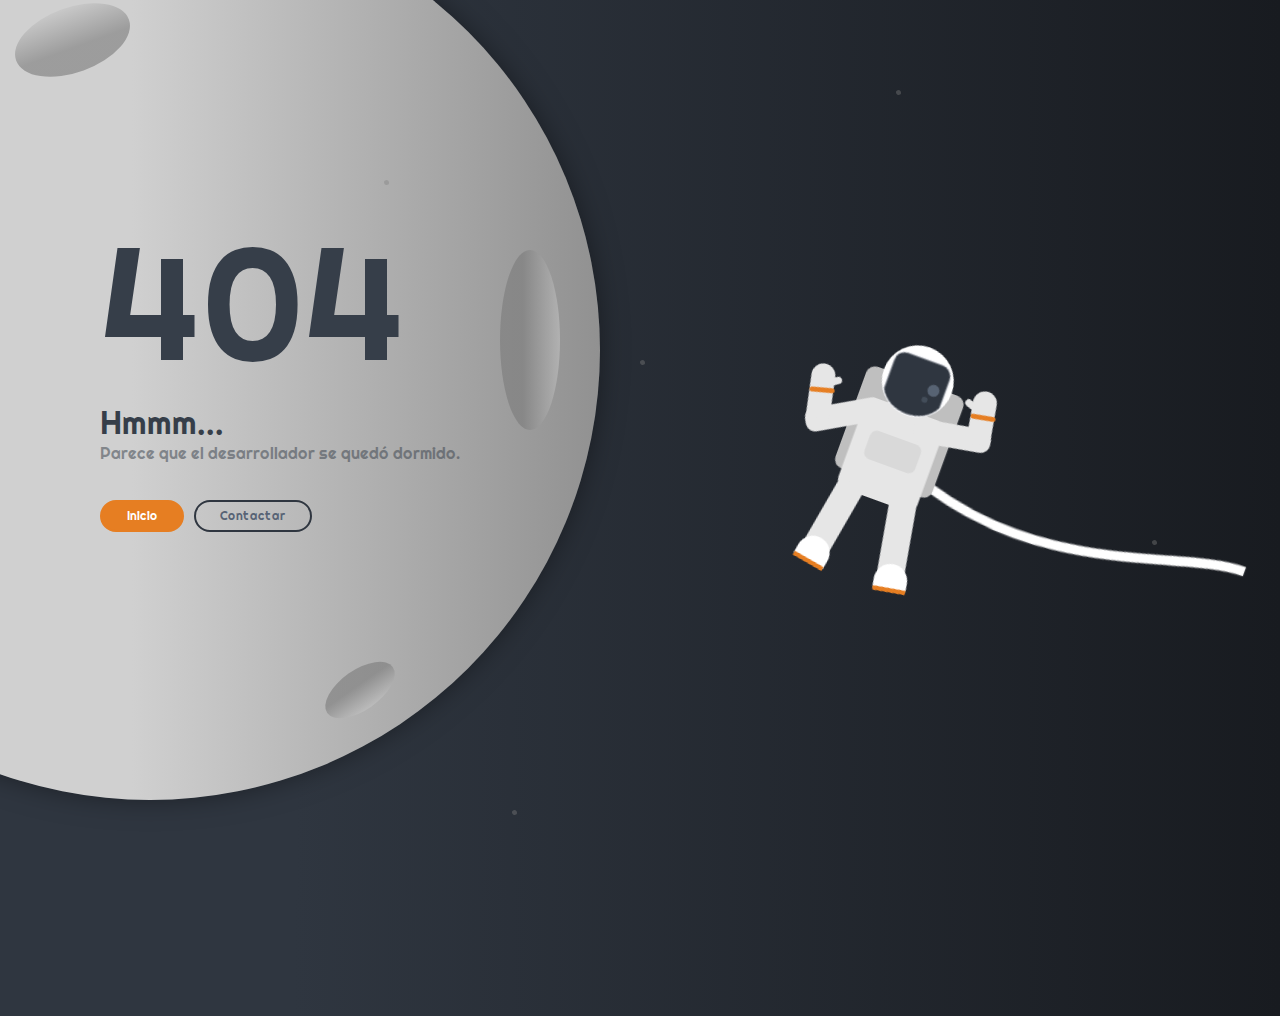
==== 404_page_not_found.html @ 9fedbbb8 "Add files via upload" ====
<!DOCTYPE html>
<html lang="en" >
<head>
  <meta charset="UTF-8">
  <title>CodePen - Space 404</title>
  <link href="https://fonts.googleapis.com/css?family=Righteous&display=swap" rel="stylesheet"><link rel="stylesheet" href="./css2/style.css">

</head>
<body>
<!-- partial:index.partial.html -->
<div class="moon"></div>
<div class="moon__crater moon__crater1"></div>
<div class="moon__crater moon__crater2"></div>
<div class="moon__crater moon__crater3"></div>

<div class="star star1"></div>
<div class="star star2"></div>
<div class="star star3"></div>
<div class="star star4"></div>
<div class="star star5"></div>

<div class="error">
  <div class="error__title">404</div>
  <div class="error__subtitle">Hmmm...</div>
  <div class="error__description">Parece que el desarrollador se quedó dormido.</div>
  <a href="index.html"><button class="error__button error__button--active">Inicio</button></a>
  <a href=""><button class="error__button">Contactar</button></a>
</div>

<div class="astronaut">
  <div class="astronaut__backpack"></div>
  <div class="astronaut__body"></div>
  <div class="astronaut__body__chest"></div>
  <div class="astronaut__arm-left1"></div>
  <div class="astronaut__arm-left2"></div>
  <div class="astronaut__arm-right1"></div>
  <div class="astronaut__arm-right2"></div>
  <div class="astronaut__arm-thumb-left"></div>
  <div class="astronaut__arm-thumb-right"></div>
  <div class="astronaut__leg-left"></div>
  <div class="astronaut__leg-right"></div>
  <div class="astronaut__foot-left"></div>
  <div class="astronaut__foot-right"></div>
  <div class="astronaut__wrist-left"></div>
  <div class="astronaut__wrist-right"></div>
  
  <div class="astronaut__cord">
    <canvas id="cord" height="500px" width="500px"></canvas>
  </div>
  
  <div class="astronaut__head">
    <canvas id="visor" width="60px" height="60px"></canvas>
    <div class="astronaut__head-visor-flare1"></div>
    <div class="astronaut__head-visor-flare2"></div>
  </div>
</div>
<!-- partial -->
  <script  src="./css2/script.js"></script>

</body>
</html>
---- css2/style.css ----
html,
body {
  height: 100%;
  width: 100%;
  margin: 0px;
  background: linear-gradient(90deg, #2f3640 23%, #181b20 100%);
}

.moon {
  background: linear-gradient(90deg, #d0d0d0 48%, #919191 100%);
  position: absolute;
  top: -100px;
  left: -300px;
  width: 900px;
  height: 900px;
  content: "";
  border-radius: 100%;
  box-shadow: 0px 0px 30px -4px rgba(0, 0, 0, 0.5);
}

.moon__crater {
  position: absolute;
  content: "";
  border-radius: 100%;
  background: linear-gradient(90deg, #7a7a7a 38%, #c3c3c3 100%);
  opacity: 0.6;
}

.moon__crater1 {
  top: 250px;
  left: 500px;
  width: 60px;
  height: 180px;
}

.moon__crater2 {
  top: 650px;
  left: 340px;
  width: 40px;
  height: 80px;
  transform: rotate(55deg);
}

.moon__crater3 {
  top: -20px;
  left: 40px;
  width: 65px;
  height: 120px;
  transform: rotate(250deg);
}

.star {
  background: grey;
  position: absolute;
  width: 5px;
  height: 5px;
  content: "";
  border-radius: 100%;
  transform: rotate(250deg);
  opacity: 0.4;
  animation-name: shimmer;
  animation-duration: 1.5s;
  animation-iteration-count: infinite;
  animation-direction: alternate;
}

@keyframes shimmer {
  from {
    opacity: 0;
  }
  to {
    opacity: 0.7;
  }
}
.star1 {
  top: 40%;
  left: 50%;
  animation-delay: 1s;
}

.star2 {
  top: 60%;
  left: 90%;
  animation-delay: 3s;
}

.star3 {
  top: 10%;
  left: 70%;
  animation-delay: 2s;
}

.star4 {
  top: 90%;
  left: 40%;
}

.star5 {
  top: 20%;
  left: 30%;
  animation-delay: 0.5s;
}

.error {
  position: absolute;
  left: 100px;
  top: 400px;
  transform: translateY(-60%);
  font-family: "Righteous", cursive;
  color: #363e49;
}

.error__title {
  font-size: 10em;
}

.error__subtitle {
  font-size: 2em;
}

.error__description {
  opacity: 0.5;
}

.error__button {
  min-width: 7em;
  margin-top: 3em;
  margin-right: 0.5em;
  padding: 0.5em 2em;
  outline: none;
  border: 2px solid #2f3640;
  background-color: transparent;
  border-radius: 8em;
  color: #576375;
  cursor: pointer;
  transition-duration: 0.2s;
  font-size: 0.75em;
  font-family: "Righteous", cursive;
}

.error__button:hover {
  color: #21252c;
}

.error__button--active {
  background-color: #e67e22;
  border: 2px solid #e67e22;
  color: white;
}

.error__button--active:hover {
  box-shadow: 0px 0px 8px 0px rgba(0, 0, 0, 0.5);
  color: white;
}

.astronaut {
  position: absolute;
  width: 185px;
  height: 300px;
  left: 70%;
  top: 50%;
  transform: translate(-50%, -50%) rotate(20deg) scale(1.2);
}

.astronaut__head {
  background-color: white;
  position: absolute;
  top: 60px;
  left: 60px;
  width: 60px;
  height: 60px;
  content: "";
  border-radius: 2em;
}

.astronaut__head-visor-flare1 {
  background-color: #7f8fa6;
  position: absolute;
  top: 28px;
  left: 40px;
  width: 10px;
  height: 10px;
  content: "";
  border-radius: 2em;
  opacity: 0.5;
}

.astronaut__head-visor-flare2 {
  background-color: #718093;
  position: absolute;
  top: 40px;
  left: 38px;
  width: 5px;
  height: 5px;
  content: "";
  border-radius: 2em;
  opacity: 0.3;
}

.astronaut__backpack {
  background-color: #bfbfbf;
  position: absolute;
  top: 90px;
  left: 47px;
  width: 86px;
  height: 90px;
  content: "";
  border-radius: 8px;
}

.astronaut__body {
  background-color: #e6e6e6;
  position: absolute;
  top: 115px;
  left: 55px;
  width: 70px;
  height: 80px;
  content: "";
  border-radius: 8px;
}

.astronaut__body__chest {
  background-color: #d9d9d9;
  position: absolute;
  top: 140px;
  left: 68px;
  width: 45px;
  height: 25px;
  content: "";
  border-radius: 6px;
}

.astronaut__arm-left1 {
  background-color: #e6e6e6;
  position: absolute;
  top: 127px;
  left: 9px;
  width: 65px;
  height: 20px;
  content: "";
  border-radius: 8px;
  transform: rotate(-30deg);
}

.astronaut__arm-left2 {
  background-color: #e6e6e6;
  position: absolute;
  top: 102px;
  left: 7px;
  width: 20px;
  height: 45px;
  content: "";
  border-radius: 8px;
  transform: rotate(-12deg);
  border-top-left-radius: 8em;
  border-top-right-radius: 8em;
}

.astronaut__arm-right1 {
  background-color: #e6e6e6;
  position: absolute;
  top: 113px;
  left: 100px;
  width: 65px;
  height: 20px;
  content: "";
  border-radius: 8px;
  transform: rotate(-10deg);
}

.astronaut__arm-right2 {
  background-color: #e6e6e6;
  position: absolute;
  top: 78px;
  left: 141px;
  width: 20px;
  height: 45px;
  content: "";
  border-radius: 8px;
  transform: rotate(-10deg);
  border-top-left-radius: 8em;
  border-top-right-radius: 8em;
}

.astronaut__arm-thumb-left {
  background-color: #e6e6e6;
  position: absolute;
  top: 110px;
  left: 21px;
  width: 10px;
  height: 6px;
  content: "";
  border-radius: 8em;
  transform: rotate(-35deg);
}

.astronaut__arm-thumb-right {
  background-color: #e6e6e6;
  position: absolute;
  top: 90px;
  left: 133px;
  width: 10px;
  height: 6px;
  content: "";
  border-radius: 8em;
  transform: rotate(20deg);
}

.astronaut__wrist-left {
  background-color: #e67e22;
  position: absolute;
  top: 122px;
  left: 6.5px;
  width: 21px;
  height: 4px;
  content: "";
  border-radius: 8em;
  transform: rotate(-15deg);
}

.astronaut__wrist-right {
  background-color: #e67e22;
  position: absolute;
  top: 98px;
  left: 141px;
  width: 21px;
  height: 4px;
  content: "";
  border-radius: 8em;
  transform: rotate(-10deg);
}

.astronaut__leg-left {
  background-color: #e6e6e6;
  position: absolute;
  top: 188px;
  left: 50px;
  width: 23px;
  height: 75px;
  content: "";
  transform: rotate(10deg);
}

.astronaut__leg-right {
  background-color: #e6e6e6;
  position: absolute;
  top: 188px;
  left: 108px;
  width: 23px;
  height: 75px;
  content: "";
  transform: rotate(-10deg);
}

.astronaut__foot-left {
  background-color: white;
  position: absolute;
  top: 240px;
  left: 43px;
  width: 28px;
  height: 20px;
  content: "";
  transform: rotate(10deg);
  border-radius: 3px;
  border-top-left-radius: 8em;
  border-top-right-radius: 8em;
  border-bottom: 4px solid #e67e22;
}

.astronaut__foot-right {
  background-color: white;
  position: absolute;
  top: 240px;
  left: 111px;
  width: 28px;
  height: 20px;
  content: "";
  transform: rotate(-10deg);
  border-radius: 3px;
  border-top-left-radius: 8em;
  border-top-right-radius: 8em;
  border-bottom: 4px solid #e67e22;
}
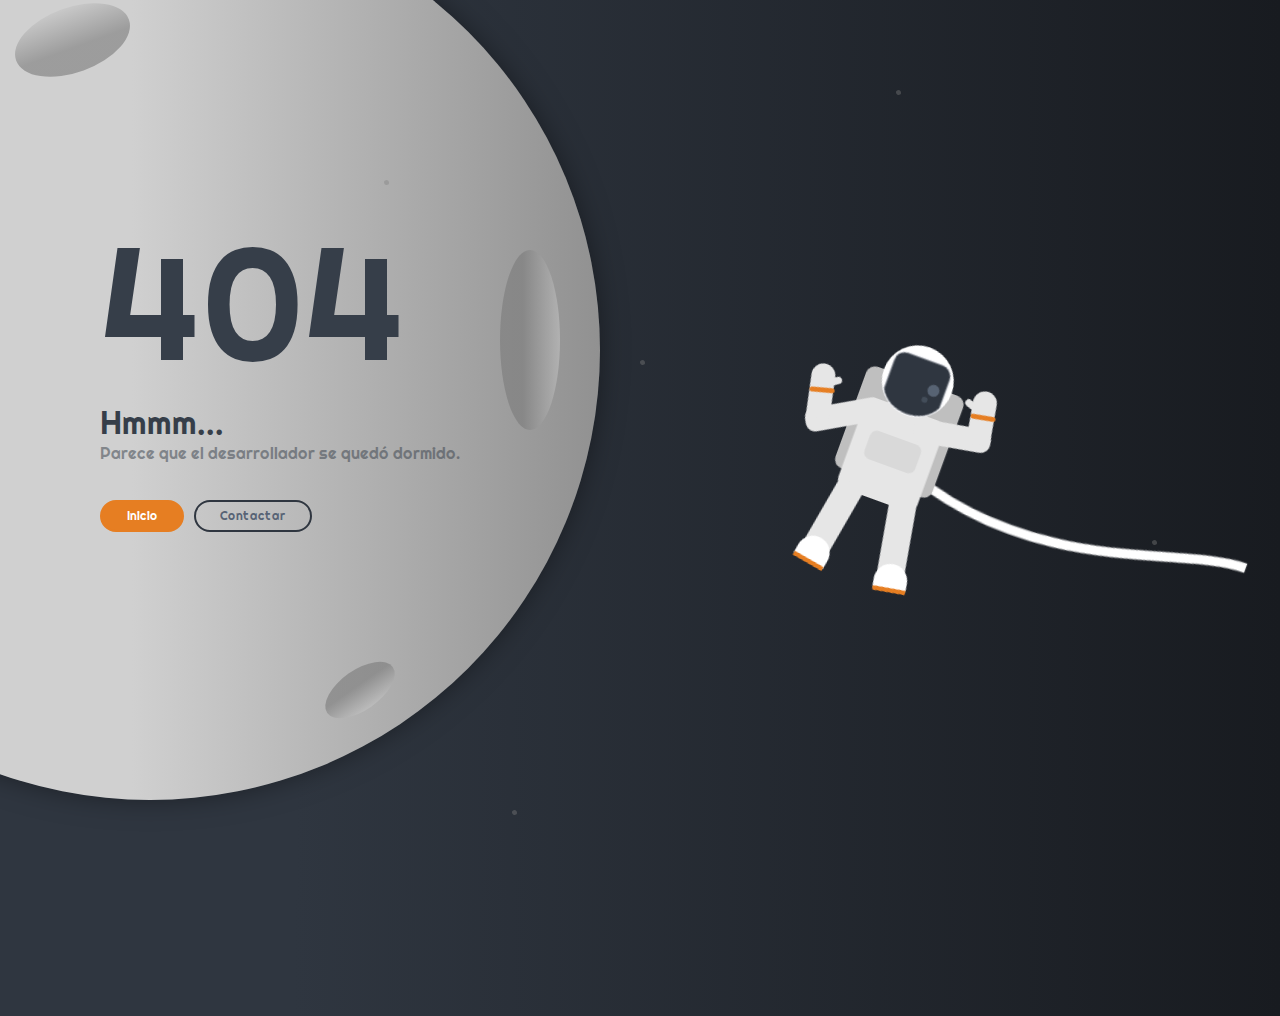
==== commit 105a9db5: "Update 404_page_not_found.html" ====
--- a/404_page_not_found.html
+++ b/404_page_not_found.html
@@ -2,7 +2,8 @@
 <html lang="en" >
 <head>
   <meta charset="UTF-8">
-  <title>CodePen - Space 404</title>
+  <title>404 Error!</title>
+    <link rel="shortcut icon" href="images/logo2.ico" type="image/x-icon">
   <link href="https://fonts.googleapis.com/css?family=Righteous&display=swap" rel="stylesheet"><link rel="stylesheet" href="./css2/style.css">
 
 </head>
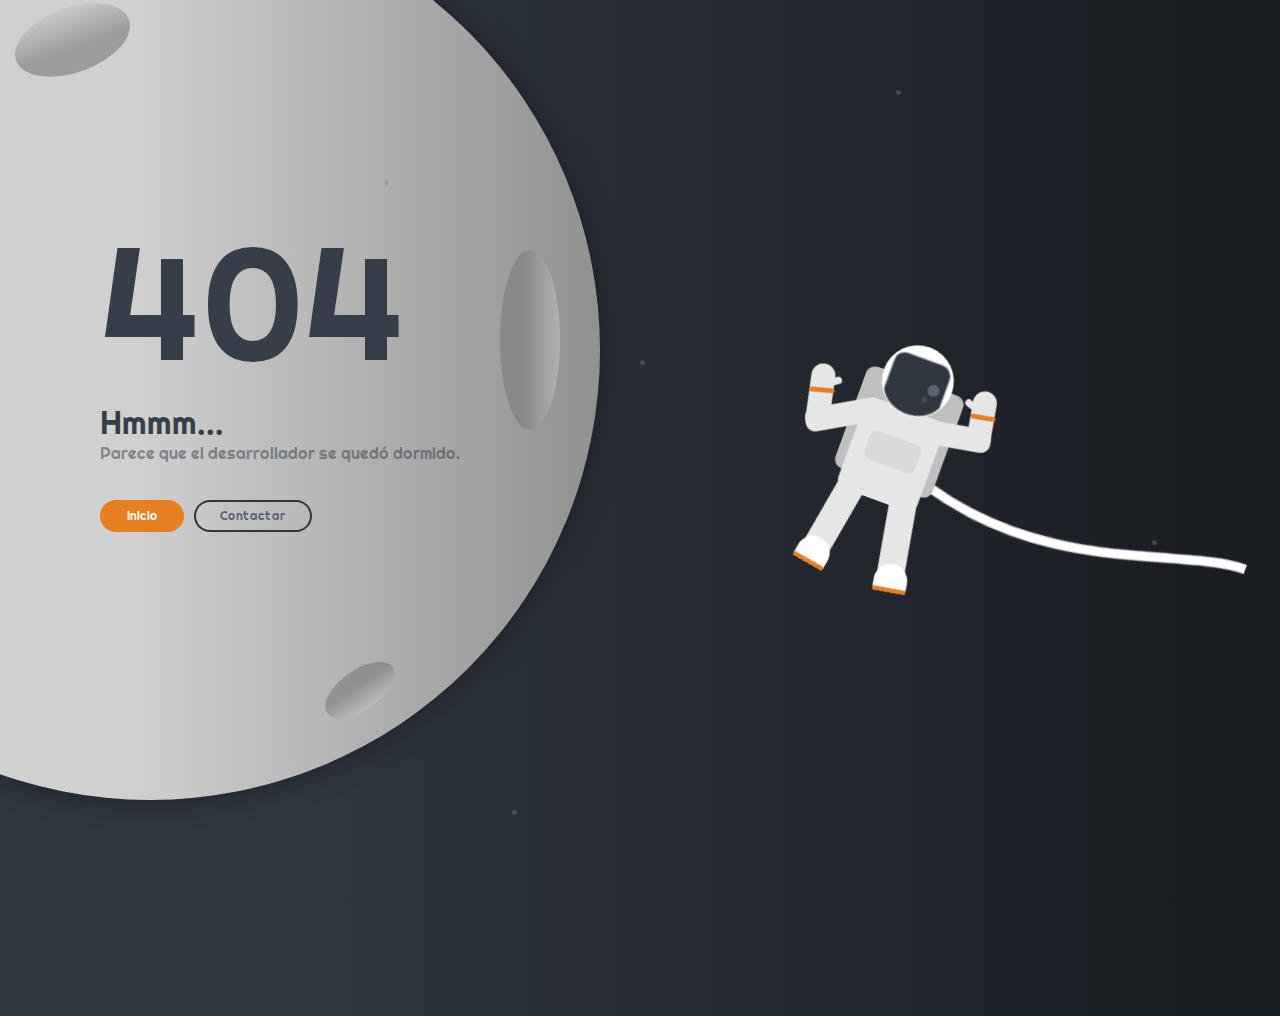
==== commit 507bf698: "Update 404_page_not_found.html" ====
--- a/404_page_not_found.html
+++ b/404_page_not_found.html
@@ -25,7 +25,7 @@
   <div class="error__subtitle">Hmmm...</div>
   <div class="error__description">Parece que el desarrollador se quedó dormido.</div>
   <a href="index.html"><button class="error__button error__button--active">Inicio</button></a>
-  <a href=""><button class="error__button">Contactar</button></a>
+  <a href="mailto:moisesdiaz.05@hotmail.com"><button class="error__button">Contactar</button></a>
 </div>
 
 <div class="astronaut">
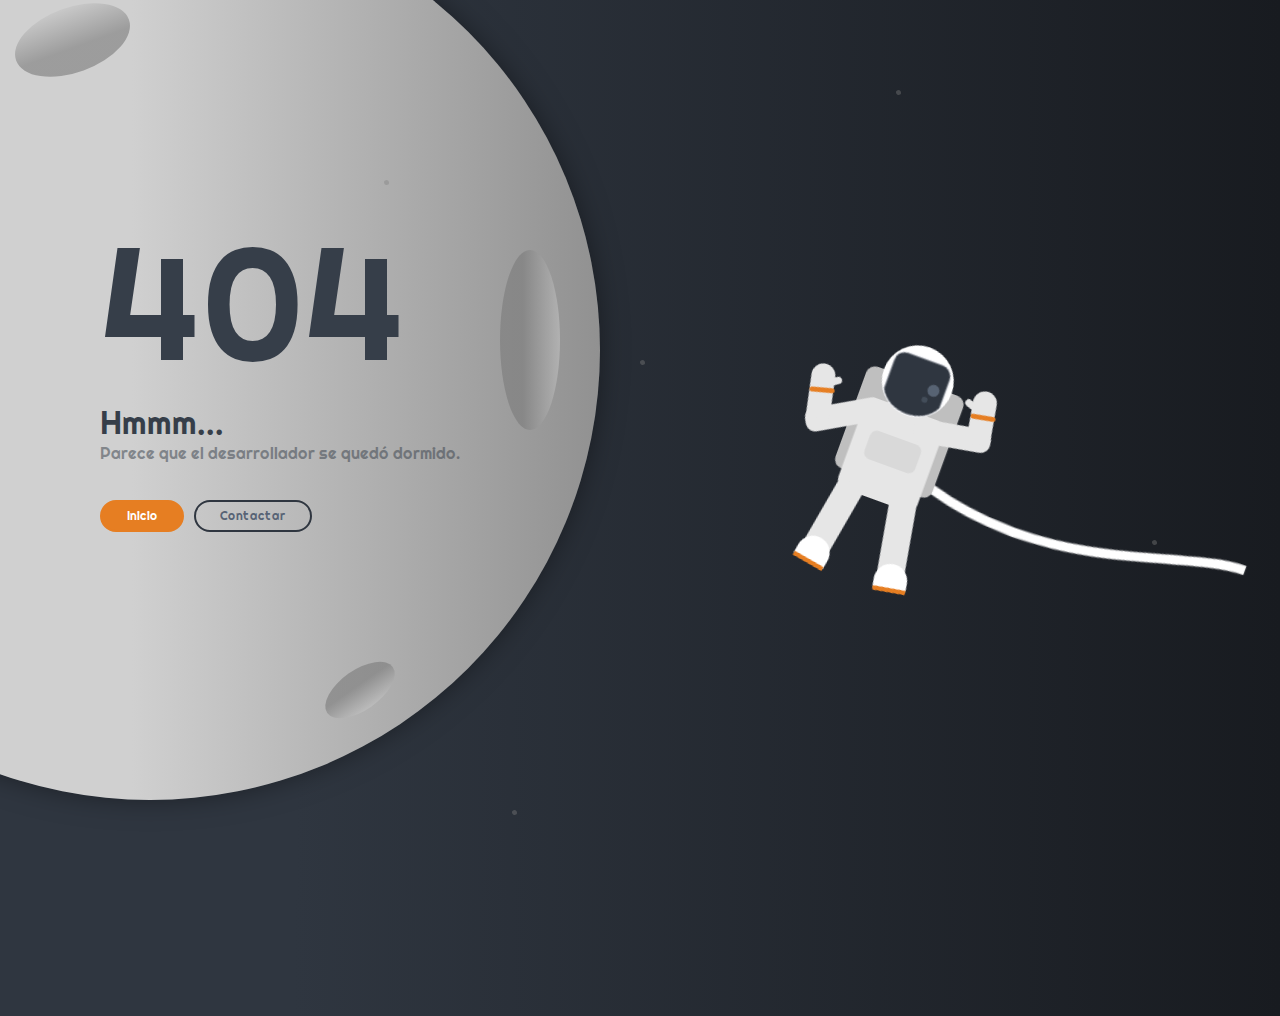
==== commit 64ca87ec: "Update 404_page_not_found.html" ====
--- a/404_page_not_found.html
+++ b/404_page_not_found.html
@@ -8,7 +8,7 @@
 
 </head>
 <body>
-<!-- partial:index.partial.html -->
+
 <div class="moon"></div>
 <div class="moon__crater moon__crater1"></div>
 <div class="moon__crater moon__crater2"></div>
@@ -55,7 +55,7 @@
     <div class="astronaut__head-visor-flare2"></div>
   </div>
 </div>
-<!-- partial -->
+
   <script  src="./css2/script.js"></script>
 
 </body>
